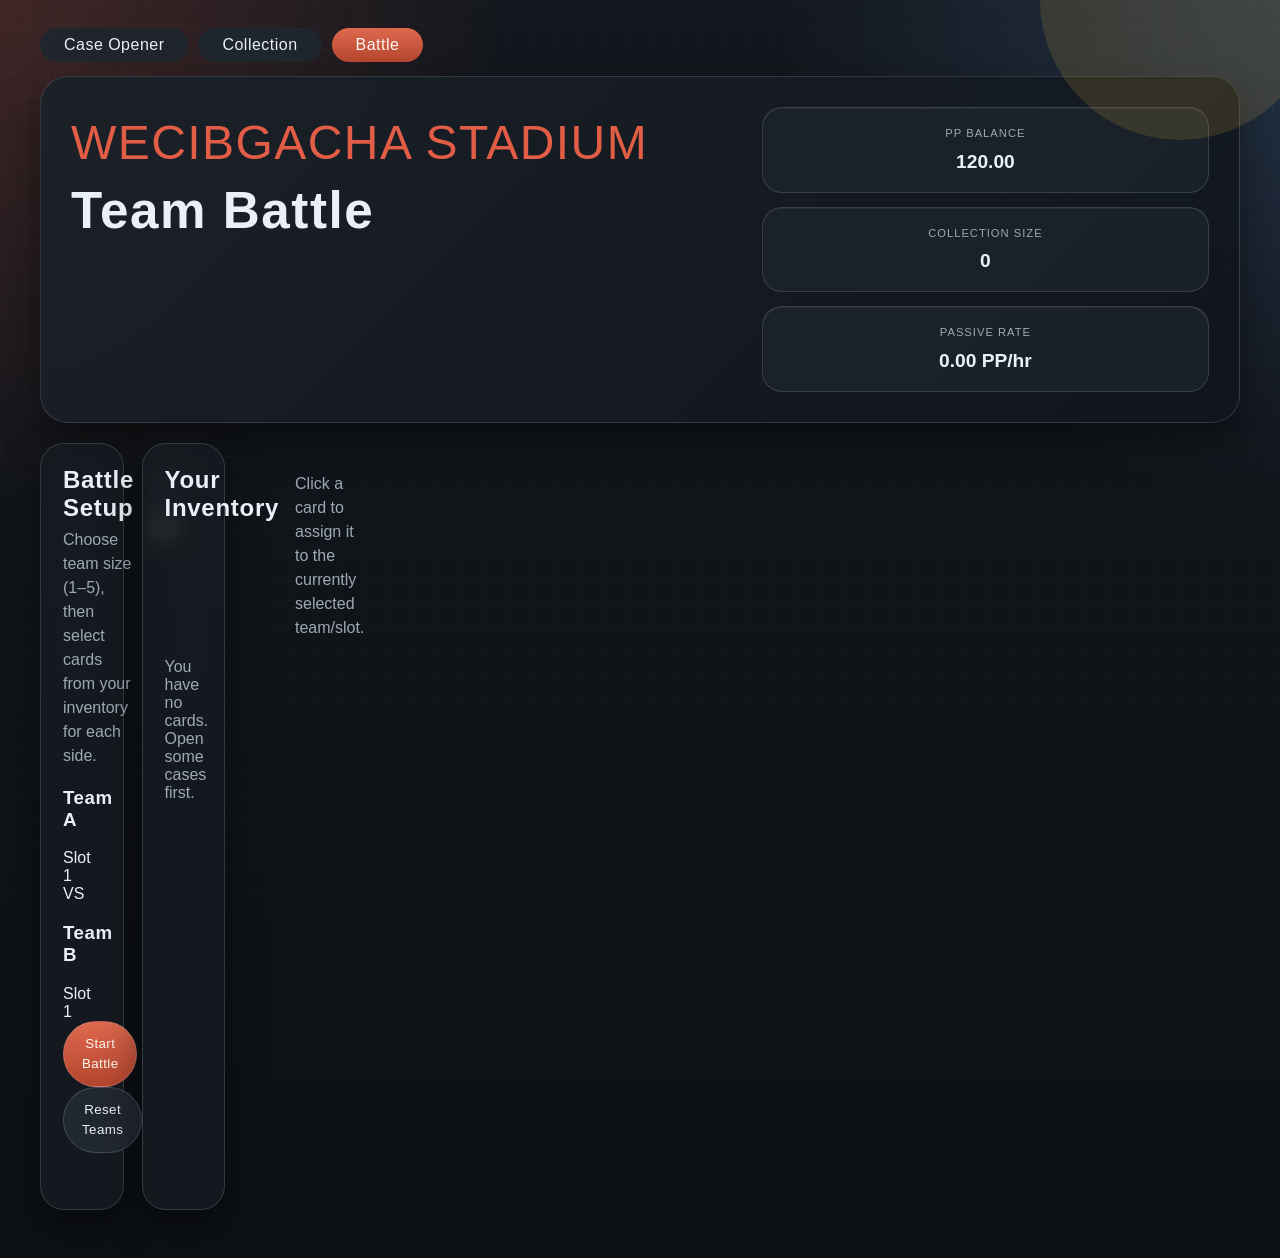
==== battle.html @ 6a1ff1a2 "no" ====
<!DOCTYPE html>
<html lang="en">
<head>
  <meta charset="UTF-8">
  <meta name="viewport" content="width=device-width, initial-scale=1.0">
  <title>WECIB GACHA — Battle</title>
  <link rel="stylesheet" href="style.css">
</head>
<body>
  <div id="app">
    <nav class="top-nav">
      <a class="nav-link" href="index.html">Case Opener</a>
      <a class="nav-link" href="collection.html">Collection</a>
      <a class="nav-link is-active" href="battle.html">Battle</a>
    </nav>

    <header class="hero">
      <div class="hero-copy">
        <p class="eyebrow">WECIBGacha Stadium</p>
        <h1>Team Battle</h1>
      </div>

      <div class="hero-stats">
        <article class="stat-card accent-red">
          <span class="stat-label">PP Balance</span>
          <strong id="balance">120.00</strong>
        </article>
        <article class="stat-card accent-gold">
          <span class="stat-label">Collection Size</span>
          <strong id="inventoryCount">0</strong>
        </article>
        <article class="stat-card accent-blue">
          <span class="stat-label">Passive Rate</span>
          <strong><span id="incomeRate">0.00</span> PP/hr</strong>
        </article>
      </div>
    </header>

    <main class="dashboard">
      <!-- Setup Panel -->
      <section class="panel" id="setupPanel">
        <div class="panel-header">
          <div>
            <h2>Battle Setup</h2>
            <p>Choose team size (1–5), then select cards from your inventory for each side.</p>
          </div>
          <div class="team-size-control">
            <label for="teamSize">Cards per team:</label>
            <select id="teamSize">
              <option value="1" selected>1</option>
              <option value="2">2</option>
              <option value="3">3</option>
              <option value="4">4</option>
              <option value="5">5</option>
            </select>
          </div>
        </div>

        <div class="team-setup">
          <div class="team-side" id="teamASide">
            <h3>Team A</h3>
            <div class="team-slots" id="teamASlots"></div>
          </div>

          <div class="versus-divider">VS</div>

          <div class="team-side" id="teamBSide">
            <h3>Team B</h3>
            <div class="team-slots" id="teamBSlots"></div>
          </div>
        </div>

        <div class="setup-actions">
          <button id="startBattleBtn" class="btn btn-open">Start Battle</button>
          <button id="resetSetupBtn" class="btn btn-secondary">Reset Teams</button>
        </div>

        <p id="setupError" class="status-message" style="color:#e15d45;margin-top:10px;"></p>
      </section>

      <!-- Inventory Panel for Selection -->
      <section class="panel" id="inventoryPanel">
        <div class="panel-header">
          <h2>Your Inventory</h2>
          <p>Click a card to assign it to the currently selected team/slot.</p>
        </div>
        <div id="inventoryEmpty" class="collection-empty" hidden>You have no cards. Open some cases first.</div>
        <div class="battle-inventory-grid" id="battleInventoryGrid"></div>
      </section>

      <!-- Battle Arena -->
      <section class="panel battle-arena" id="battleArena" hidden>
        <div class="panel-header">
          <h2>Battle Arena</h2>
        </div>

        <div class="arena-layout">
          <div class="arena-team" id="arenaTeamA"></div>
          <div class="arena-center">
            <div class="turn-indicator" id="turnIndicator">Team A's Turn</div>
          </div>
          <div class="arena-team" id="arenaTeamB"></div>
        </div>

        <div class="battle-log" id="battleLog"></div>

        <div class="setup-actions">
          <button id="nextTurnBtn" class="btn btn-open">Next Turn</button>
          <button id="autoBattleBtn" class="btn btn-secondary">Auto Battle</button>
          <button id="newBattleBtn" class="btn btn-secondary" hidden>New Battle</button>
        </div>
      </section>
    </main>
  </div>

  <script src="storage.js"></script>
  <script src="battle.js"></script>
</body>
</html>
---- style.css ----
:root {
  --bg: #111418;
  --surface: rgba(22, 27, 33, 0.9);
  --surface-strong: rgba(28, 34, 42, 0.96);
  --ink: #eaf0f7;
  --muted: #9da9b7;
  --line: rgba(183, 200, 219, 0.18);
  --shadow: 0 18px 40px rgba(0, 0, 0, 0.45);
  --red: #e15d45;
  --gold: #d3a841;
  --blue: #68a3f2;
  --freshman-color: #3259a8;
  --sophomore-color: #3b7a2f; 
  --junior-color: #1742b8; 
  --senior-color: #b34d13; 
  --superSenior-color: #d3a841;
}

* {
  box-sizing: border-box;
}

body {
  margin: 0;
  min-height: 100vh;
  color: var(--ink);
  font-family: Verdana, Geneva, sans-serif;
  background:
    radial-gradient(circle at top left, rgba(225, 93, 69, 0.22), transparent 28%),
    radial-gradient(circle at top right, rgba(104, 163, 242, 0.2), transparent 28%),
    linear-gradient(180deg, #13171d 0%, #0d1015 100%);
}

body::before {
  content: '';
  position: fixed;
  inset: 0;
  pointer-events: none;
  background-image: linear-gradient(rgba(234, 240, 247, 0.04) 1px, transparent 1px), linear-gradient(90deg, rgba(234, 240, 247, 0.04) 1px, transparent 1px);
  background-size: 24px 24px;
  opacity: 0.45;
}

#app {
  position: relative;
  width: min(1200px, calc(100% - 32px));
  margin: 0 auto;
  padding: 28px 0 48px;
}

.top-nav {
  display: flex;
  gap: 10px;
  margin-bottom: 14px;
}

.nav-link {
  padding: 10px 16px;
  border: 1px solid rgba(183, 200, 219, 0.2);
  border-radius: 999px;
  color: var(--ink);
  text-decoration: none;
  background: rgba(31, 38, 46, 0.92);
  font-family: Impact, Haettenschweiler, 'Arial Narrow Bold', sans-serif;
  letter-spacing: 0.03em;
}

.nav-link.is-active {
  background: linear-gradient(180deg, #de694e, #b4452e);
  color: #fff7f2;
}

h1,
h2,
h3,
h4,
.eyebrow,
.stat-label,
.btn {
  font-family: Impact, Haettenschweiler, 'Arial Narrow Bold', sans-serif;
  letter-spacing: 0.03em;
}

p,
span,
strong,
button {
  line-height: 1.5;
}

.hero {
  display: grid;
  grid-template-columns: 1.5fr 1fr;
  gap: 20px;
  padding: 30px;
  border: 1px solid var(--line);
  border-radius: 28px;
  background: linear-gradient(135deg, rgba(27, 33, 40, 0.96), rgba(17, 22, 29, 0.98));
  box-shadow: var(--shadow);
  overflow: hidden;
}

.hero::after {
  content: '';
  position: absolute;
  top: -140px;
  right: -80px;
  width: 280px;
  height: 280px;
  border-radius: 50%;
  background: rgba(211, 168, 65, 0.16);
}

.eyebrow {
  margin: 0 0 8px;
  color: var(--red);
  font-size: 3rem;
  text-transform: uppercase;
}

.hero h1 {
  margin: 0;
  font-size: clamp(2.4rem, 4vw, 4.4rem);
  line-height: 0.95;
}

.hero-text {
  max-width: 58ch;
  margin: 16px 0 0;
  color: var(--muted);
}

.hero-stats {
  display: grid;
  gap: 14px;
  align-content: center;
}

.stat-card {
  padding: 18px;
  border-radius: 20px;
  border: 1px solid rgba(183, 200, 219, 0.16);
  background: var(--surface-strong);
  box-shadow: inset 0 1px 0 rgba(255, 255, 255, 0.06);
}

.stat-card strong {
  display: block;
  margin-top: 6px;
  font-size: 1.7rem;
}

.accent-red {
  border-left: 8px solid var(--red);
}

.accent-gold {
  border-left: 8px solid var(--gold);
}

.accent-blue {
  border-left: 8px solid var(--blue);
}

.dashboard {
  display: grid;
  grid-template-columns: repeat(12, minmax(0, 1fr));
  gap: 18px;
  margin-top: 20px;
}

.panel {
  padding: 22px;
  border: 1px solid var(--line);
  border-radius: 24px;
  background: var(--surface);
  box-shadow: var(--shadow);
  backdrop-filter: blur(10px);
}

.case-select,
.opener-section {
  grid-column: span 12;
}

.collection-section {
  grid-column: span 12;
}

.panel-header {
  display: flex;
  justify-content: space-between;
  gap: 16px;
  align-items: flex-start;
  margin-bottom: 18px;
}

.panel-header h2,
.panel-header h3 {
  margin: 0;
}

.panel-header p,
.case-flavor,
.collection-foot,
.status-message,
.tutorial-grid p,
.case-card-copy p,
.card-description,
.collection-empty {
  margin: 6px 0 0;
  color: var(--muted);
}

.split-header {
  align-items: center;
}

.tutorial-grid {
  display: grid;
  grid-template-columns: repeat(3, minmax(0, 1fr));
  gap: 14px;
}

.tutorial-grid article {
  padding: 16px;
  border-radius: 18px;
  background: rgba(36, 44, 54, 0.55);
  border: 1px solid rgba(183, 200, 219, 0.12);
}

.cases {
  display: grid;
  grid-template-columns: repeat(auto-fit, minmax(220px, 1fr));
  gap: 14px;
}

.case-card {
  display: grid;
  gap: 10px;
  padding: 16px;
  text-align: left;
  border: 1px solid rgba(183, 200, 219, 0.18);
  border-radius: 20px;
  background: linear-gradient(180deg, rgba(38, 46, 56, 0.9), rgba(25, 31, 39, 0.94));
  cursor: pointer;
  transition: transform 180ms ease, box-shadow 180ms ease, border-color 180ms ease;
}

.case-card:hover,
.case-card:focus-visible,
.btn:hover,
.btn:focus-visible {
  transform: translateY(-3px);
  box-shadow: 0 14px 24px rgba(0, 0, 0, 0.35);
  border-color: rgba(225, 93, 69, 0.5);
}

.case-icon {
  width: 100%;
  max-width: 220px;
  margin: 0 auto;
  object-fit: contain;
}

.case-card-copy h3,
.display-card h4 {
  margin: 0;
}

.case-card-copy h3,
.display-card h4,
.collection-case,
#selectedCaseName,
#selectedCasePrice,
.item-name,
.won-item-name {
  color: var(--ink);
}

.case-card-meta,
.card-stats,
.collection-card-top,
.selected-case-meta {
  display: flex;
  flex-wrap: wrap;
  gap: 10px;
}

.case-card-meta span,
.card-stats span,
.collection-case,
.copy-count,
.drop-pill {
  padding: 5px 10px;
  border-radius: 999px;
  background: rgba(234, 240, 247, 0.14);
  font-size: 0.82rem;
}

.drop-rates-wrap {
  margin-bottom: 14px;
}

.drop-rates {
  display: flex;
  flex-wrap: wrap;
  gap: 8px;
  margin-top: 10px;
}

.status-message {
  min-height: 24px;
}

.roulette-container {
  position: relative;
  width: 100%;
  height: 140px;
  margin-top: 12px;
  overflow: hidden;
  border-radius: 20px;
  border: 1px solid rgba(183, 200, 219, 0.2);
  background: linear-gradient(180deg, rgba(34, 41, 51, 0.96), rgba(22, 28, 36, 0.96));
}

.roulette-marker {
  position: absolute;
  top: 0;
  left: 50%;
  z-index: 5;
  width: 4px;
  height: 100%;
  transform: translateX(-50%);
  background: #f5a623;
  box-shadow: 0 0 10px rgba(245, 166, 35, 0.28);
}

.roulette-strip {
  display: flex;
  position: absolute;
  top: 0;
  left: 0;
  height: 100%;
}

.roulette-item {
  flex-shrink: 0;
  width: 140px;
  min-width: 140px;
  height: 100%;
  display: flex;
  flex-direction: column;
  align-items: center;
  justify-content: center;
  padding: 8px;
  text-align: center;
  position: relative;
}

.roulette-item .item-template {
  display: none;
  width: 100%;
  height: 100%;
  object-fit: contain;
}

.roulette-item .item-card-img {
  display: none;
  position: absolute;
  top: 50%;
  left: 50%;
  transform: translate(-50%, -50%);
  width: 55%;
  height: 55%;
  object-fit: contain;
  pointer-events: none;
  z-index: 3;
}

.roulette-strip.spinning .roulette-item .item-icon,
.roulette-strip.spinning .roulette-item .item-name {
  display: none;
}

.roulette-strip.spinning .roulette-item .item-template {
  display: block;
}

.roulette-strip.spinning .roulette-item .item-card-img {
  display: block;
}

.display-card {
  display: grid;
  grid-template-columns: 74px 1fr;
  gap: 14px;
  align-items: start;
  padding: 14px;
  border-radius: 18px;
  border: 1px solid rgba(183, 200, 219, 0.18);
  min-height: 124px;
}

.display-card.compact {
  grid-template-columns: 54px 1fr;
  gap: 10px;
  min-height: 100px;
  padding: 10px;
}

.card-badge {
  display: grid;
  place-items: center;
  width: 74px;
  height: 74px;
  border-radius: 20px;
  background: rgba(20, 26, 33, 0.82);
  border: 1px solid rgba(183, 200, 219, 0.16);
  box-shadow: inset 0 1px 0 rgba(255, 255, 255, 0.08);
}

.display-card.compact .card-badge {
  width: 54px;
  height: 54px;
  border-radius: 16px;
}

.item-icon {
  display: grid;
  place-items: center;
  width: 72px;
  height: 72px;
  border-radius: 18px;
  margin-bottom: 6px;
  border: 1px solid rgba(183, 200, 219, 0.16);
  background: rgba(20, 26, 33, 0.82);
  box-shadow: inset 0 1px 0 rgba(255, 255, 255, 0.08);
  font-family: Impact, Haettenschweiler, 'Arial Narrow Bold', sans-serif;
  font-size: 1.3rem;
}

.item-icon-large {
  width: 94px;
  height: 94px;
  margin: 8px auto 10px;
  font-size: 1.8rem;
}

.card-badge span {
  font-family: Impact, Haettenschweiler, 'Arial Narrow Bold', sans-serif;
  font-size: 1.4rem;
}

.display-card.compact .card-badge span {
  font-size: 1.1rem;
}

.card-rarity {
  margin: 0 0 4px;
  text-transform: uppercase;
  font-size: 0.72rem;
  letter-spacing: 0.08em;
}

.card-description,
.won-item-description {
  font-size: 0.88rem;
}

.item-name {
  font-size: 0.7rem;
  font-weight: bold;
  line-height: 1.2;
  max-width: 120px;
  overflow: hidden;
  text-overflow: ellipsis;
  white-space: nowrap;
}

.won-item-card {
  padding: 18px;
  border: 1px solid rgba(183, 200, 219, 0.18);
  text-align: center;
}

.won-rarity,
.won-item-meta,
.won-item-stats {
  font-size: 0.82rem;
}

.won-item-name {
  max-width: none;
  font-size: 1.1rem;
  white-space: normal;
}

.controls {
  display: flex;
  gap: 12px;
  margin-top: 16px;
}

.btn {
  padding: 12px 18px;
  border: 1px solid rgba(183, 200, 219, 0.22);
  border-radius: 999px;
  cursor: pointer;
  transition: transform 180ms ease, box-shadow 180ms ease, border-color 180ms ease;
}

.btn:disabled {
  opacity: 0.6;
  cursor: not-allowed;
  transform: none;
  box-shadow: none;
}

.btn-open {
  background: linear-gradient(180deg, #de694e, #b4452e);
  color: #fff8f0;
}

.btn-back,
.btn-secondary {
  background: rgba(35, 42, 51, 0.92);
  color: var(--ink);
}

.won-item {
  margin-top: 20px;
  animation: result-pop 320ms ease;
}

.won-item h3 {
  margin: 0 0 10px;
}

.won-item-card,
.collection-card {
  border-radius: 22px;
  overflow: hidden;
}

.collection-grid {
  display: grid;
  grid-template-columns: repeat(auto-fill, minmax(234px, 1fr));
  gap: 14px;
}

.collection-card {
  position: relative;
  display: block;
  background: transparent;
  border: none;
  padding: 0;
  cursor: pointer;
}

.collection-card:hover .card-overlay,
.collection-card:focus-within .card-overlay {
  opacity: 1;
}

.card-overlay {
  position: absolute;
  inset: 0;
  border-radius: 6%;
  background: rgba(0, 0, 0, 0.62);
  display: flex;
  flex-direction: column;
  align-items: center;
  justify-content: center;
  gap: 10px;
  opacity: 0;
  transition: opacity 180ms ease;
}

.card-overlay .copy-count {
  font-size: 1.3rem;
  font-weight: bold;
  color: #fff;
  background: rgba(255,255,255,0.15);
}

.card-overlay .collection-buttons {
  display: flex;
  flex-direction: column;
  gap: 6px;
  width: 80%;
}

.card-overlay .btn {
  padding: 8px 10px;
  font-size: 0.78rem;
  width: 100%;
}

.tcg-card {
  position: relative;
  width: 100%;
  aspect-ratio: 5 / 7;
  border-radius: 6%;
  overflow: hidden;
  container-type: inline-size;
}

.tcg-template {
  position: absolute;
  inset: 0;
  width: 100%;
  height: 100%;
  object-fit: fill;
  display: block;
}

.tcg-art-area {
  position: absolute;
  top: 10%;
  left: 7%;
  right: 7%;
  height: 54%;
  display: flex;
  align-items: center;
  justify-content: center;
}

.tcg-art-initials {
  font-family: Impact, Haettenschweiler, 'Arial Narrow Bold', sans-serif;
  font-size: 18cqi;
  color: rgba(255, 255, 255, 0.55);
  text-shadow: 0 2px 10px rgba(0, 0, 0, 0.6);
  line-height: 1;
}

.tcg-text-area {
  position: absolute;
  top: 70%;
  left: 10%;
  right: 10%;
  bottom: 10%;
  display: flex;
  flex-direction: column;
  justify-content: center;
  gap: 2px;
  overflow: hidden;
}

.tcg-name {
  margin: 0;
  font-size: 7cqi;
  color: #111;
  line-height: 1.2;
  white-space: nowrap;
  overflow: hidden;
  text-overflow: ellipsis;
  font-weight: bold;
}

.tcg-desc {
  margin: 0;
  font-size: 5.5cqi;
  color: #333;
  line-height: 1.25;
  display: -webkit-box;
  -webkit-line-clamp: 2;
  -webkit-box-orient: vertical;
  overflow: hidden;
}

.tcg-stats {
  font-size: 5.5cqi;
  color: #222;
  font-weight: bold;
  margin-top: 2px;
}

.collection-card-meta {
  display: flex;
  flex-direction: column;
  gap: 6px;
}

.collection-card-top {
  justify-content: space-between;
  margin-bottom: 0;
}

.collection-foot {
  font-size: 0.78rem;
}

.collection-actions {
  margin-top: 10px;
}

.sell-value {
  margin: 0;
  font-size: 0.82rem;
  color: var(--muted);
}

.collection-buttons {
  display: flex;
  gap: 8px;
  margin-top: 8px;
}

.btn-sell-one,
.btn-sell-all {
  flex: 1;
  padding: 10px 12px;
  font-size: 0.78rem;
}

.rarity-freshman {
  background: linear-gradient(180deg, #233046, #1c2738);
}

.rarity-sophomore {
  background: linear-gradient(180deg, #1f3a2d, #182f24);
}

.rarity-junior {
  background: linear-gradient(180deg, #24395d, #1d2f4f);
}

.rarity-senior {
  background: linear-gradient(180deg, #4d3322, #3f2a1d);
}

.rarity-superSenior {
  background: linear-gradient(180deg, #574621, #473919);
}

.rarity-freshman .card-rarity,
.rarity-freshman .card-badge span {
  color: #3259a8;
}

.rarity-sophomore .card-rarity,
.rarity-sophomore .card-badge span {
  color: #3b7a2f;
}

.rarity-junior .card-rarity,
.rarity-junior .card-badge span {
  color: #1742b8;
}

.rarity-senior .card-rarity,
.rarity-senior .card-badge span {
  color: #b34d13;
}

.rarity-superSenior .card-rarity,
.rarity-superSenior .card-badge span,
.rarity-superSenior .item-icon {
  color: #8b5e00;
}

.rarity-freshman .item-name,
.rarity-freshman .won-rarity,
.rarity-freshman .won-item-name {
  color: #3259a8;
}

.rarity-sophomore .item-name,
.rarity-sophomore .won-rarity,
.rarity-sophomore .won-item-name {
  color: #3b7a2f;
}

.rarity-junior .item-name,
.rarity-junior .won-rarity,
.rarity-junior .won-item-name {
  color: #1742b8;
}

.rarity-senior .item-name,
.rarity-senior .won-rarity,
.rarity-senior .won-item-name {
  color: #b34d13;
}

.rarity-superSenior .item-name,
.rarity-superSenior .won-rarity,
.rarity-superSenior .won-item-name {
  color: #8b5e00;
}

@keyframes result-pop {
  from {
    opacity: 0;
    transform: translateY(10px) scale(0.98);
  }

  to {
    opacity: 1;
    transform: translateY(0) scale(1);
  }
}

@media (max-width: 980px) {
  .hero,
  .dashboard {
    grid-template-columns: 1fr;
  }

  .case-select,
  .opener-section,
  .collection-section,
  .tutorial-panel {
    grid-column: span 1;
  }

  .tutorial-grid {
    grid-template-columns: 1fr;
  }
}

@media (max-width: 640px) {
  #app {
    width: min(100% - 20px, 1200px);
    padding-top: 18px;
  }

  .hero,
  .panel {
    padding: 18px;
    border-radius: 20px;
  }

  .controls,
  .panel-header,
  .split-header {
    flex-direction: column;
    align-items: stretch;
  }

  .collection-buttons {
    flex-direction: column;
  }

  .roulette-container {
    height: 140px;
  }

  .display-card,
  .display-card.compact {
    grid-template-columns: 56px 1fr;
  }

  .card-badge,
  .display-card.compact .card-badge {
    width: 56px;
    height: 56px;
  }
}

/* Centered Navigation */
.nav-container {
    display: flex;
    justify-content: center;
    margin-bottom: 2rem;
}

.nav-pill {
    background: var(--surface-strong);
    padding: 6px;
    border-radius: 999px;
    border: 1px solid var(--line);
    display: flex;
    gap: 5px;
}

.nav-link {
    padding: 8px 24px;
    border: none; /* Removed individual borders */
    border-radius: 999px;
    transition: all 0.2s ease;
}

/* Hero Grid Layout */
.hero-grid {
    display: grid;
    grid-template-columns: 1.4fr 1fr;
    gap: 20px;
    margin-bottom: 20px;
}

.glass-card {
    background: linear-gradient(145deg, rgba(30, 30, 34, 0.9), rgba(22, 22, 25, 0.95));
    border: 1px solid var(--line);
    backdrop-filter: blur(12px);
    border-radius: 28px;
    padding: 30px;
}

.hero-banner {
    display: flex;
    flex-direction: column;
    justify-content: center;
}

/* Stats Styling */
.stats-column {
    display: flex;
    flex-direction: column;
    gap: 15px;
}

.mini-stats-grid {
    display: grid;
    grid-template-columns: repeat(3, 1fr);
    gap: 10px;
}

.stat-card {
    background: var(--surface-strong);
    padding: 15px;
    border-radius: 20px;
    text-align: center;
    border: 1px solid var(--line);
}

.stat-card strong {
    font-size: 1.2rem;
    display: block;
}

.stat-label {
    font-size: 0.7rem;
    color: var(--muted);
    text-transform: uppercase;
    letter-spacing: 1px;
}

/* Pie Chart CSS */
.chart-container {
    display: flex;
    justify-content: center;
    margin: 15px 0;
}

.doughnut-chart {
    width: 100px;
    height: 100px;
    border-radius: 50%;
    position: relative;
    /* Gradient handled by JS */
}

.doughnut-chart::after {
    content: "";
    position: absolute;
    inset: 20px;
    background: #1c1c1f;
    border-radius: 50%;
}

/* Search & Filters */
.search-controls {
    display: flex;
    flex-wrap: wrap;
    align-items: center;
    justify-content: space-between;
    gap: 20px;
}

.controls-group {
    display: flex;
    gap: 10px;
    flex-wrap: wrap;
}

.search-wrapper input, .filter-select {
    background: var(--surface-strong);
    border: 1px solid var(--line);
    color: var(--ink);
    padding: 8px 15px;
    border-radius: 10px;
    font-size: 0.9rem;
}

/* Rarity Legend */
.rarity-legend {
    display: flex;
    flex-wrap: wrap;
    justify-content: center;
    gap: 10px;
    font-size: 0.65rem;
    color: var(--muted);
}

.legend-item {
    display: flex;
    align-items: center;
    gap: 4px;
}

.dot {
    width: 8px;
    height: 8px;
    border-radius: 50%;
}

/* Responsive */
@media (max-width: 900px) {
    .hero-grid { grid-template-columns: 1fr; }
}

/* Layout for Header Content */
.search-controls {
  display: flex;
  justify-content: space-between;
  align-items: center;
  gap: 20px;
  width: 100%;
}

.search-section-left {
  display: flex;
  align-items: center;
  gap: 24px; /* Space between "Collection" title and Search bar */
  flex-grow: 1;
}

.search-wrapper {
  flex-grow: 1;
  max-width: 400px;
}

.search-wrapper input {
  width: 100%;
  background: rgba(255, 255, 255, 0.05);
  border: 1px solid var(--line);
  padding: 10px 16px;
  border-radius: 12px;
  color: var(--ink);
  outline: none;
}

.search-wrapper input:focus {
  border-color: var(--blue);
}

.controls-group {
  display: flex;
  gap: 12px;
  flex-shrink: 0;
}

.filter-select {
  background: var(--surface-strong);
  border: 1px solid var(--line);
  color: var(--ink);
  padding: 8px 12px;
  border-radius: 10px;
  cursor: pointer;
}

.doughnut-chart {
  width: 120px;
  height: 120px;
  border-radius: 50%;
  position: relative;
  /* Outer glow to make it pop */
  box-shadow: 0 0 25px rgba(0, 0, 0, 0.5), 0 0 15px rgba(255, 255, 255, 0.03);
  transition: transform 0.3s ease;
}

.doughnut-chart:hover {
  transform: scale(1.05);
}

.doughnut-chart::after {
  content: "";
  position: absolute;
  inset: 22px; /* Slightly thicker doughnut */
  background: #1c1c1f;
  border-radius: 50%;
  /* Inner shadow for depth */
  box-shadow: inset 0 0 12px rgba(0, 0, 0, 0.8), 0 0 5px rgba(255, 255, 255, 0.02);
}
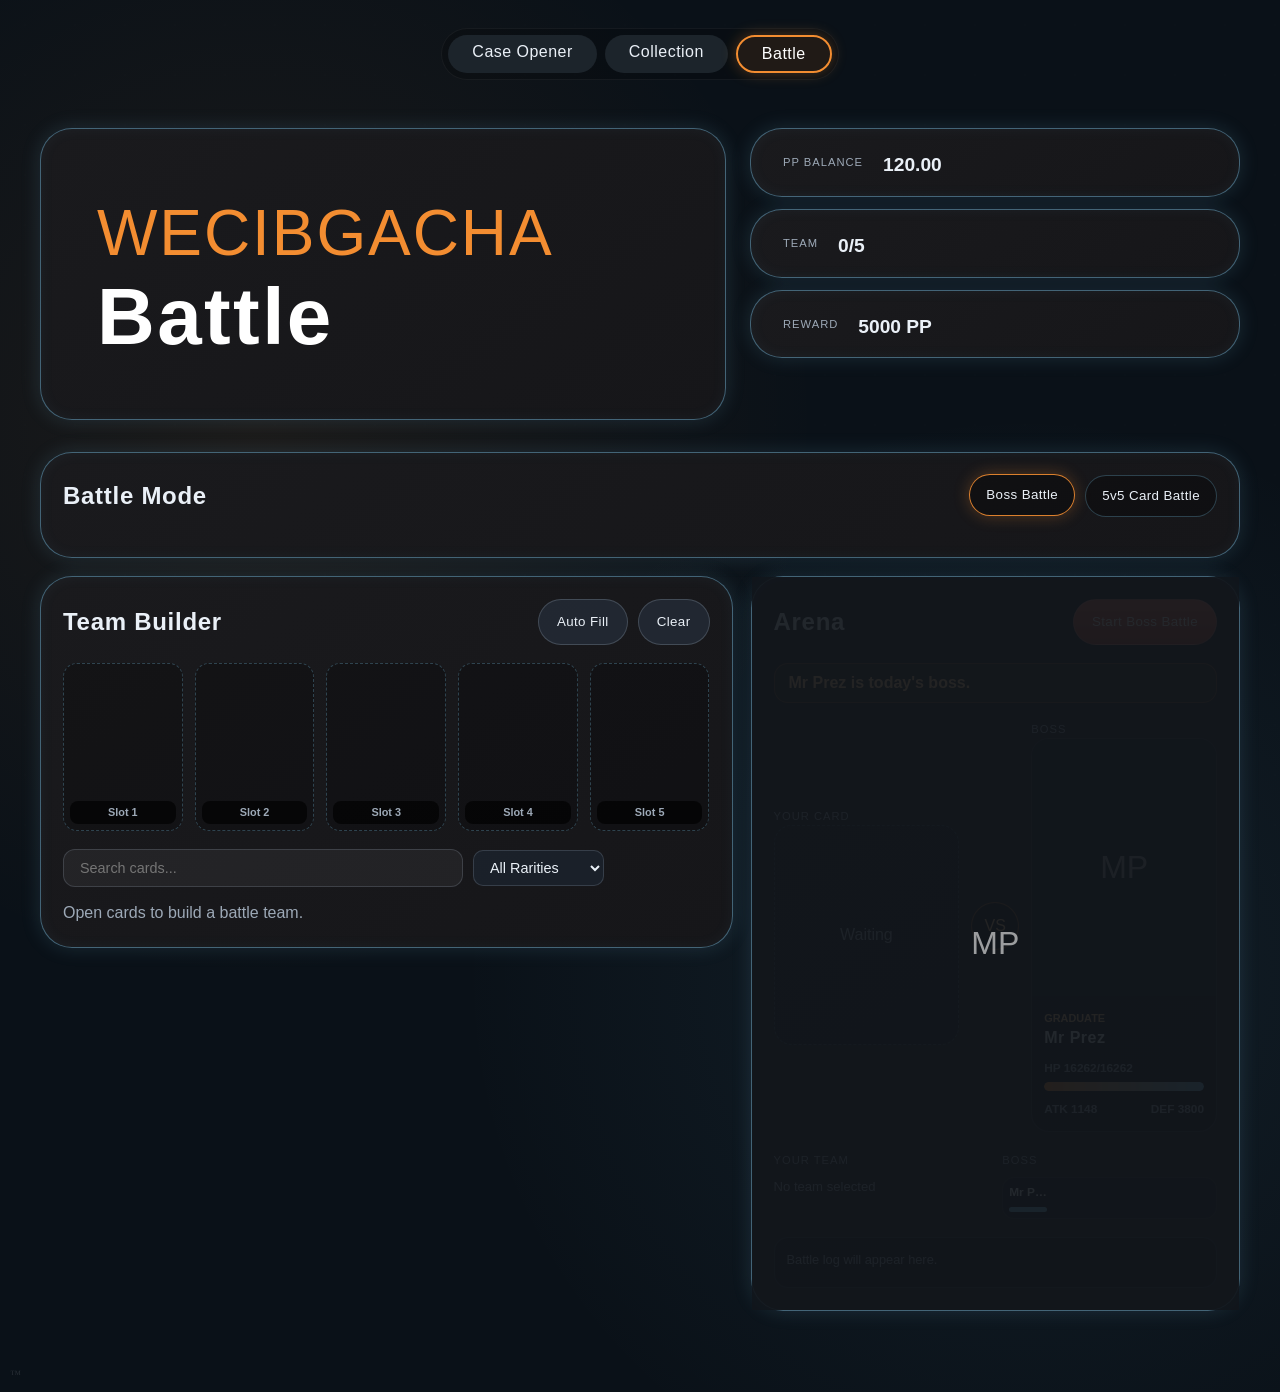
==== commit 834d69c3: "battle system and images added and fixeD" ====
--- a/battle.html
+++ b/battle.html
@@ -3,118 +3,122 @@
 <head>
   <meta charset="UTF-8">
   <meta name="viewport" content="width=device-width, initial-scale=1.0">
-  <title>WECIB GACHA — Battle</title>
+  <title>WECIB GACHA Battle</title>
   <link rel="stylesheet" href="style.css">
 </head>
 <body>
   <div id="app">
-    <nav class="top-nav">
-      <a class="nav-link" href="index.html">Case Opener</a>
-      <a class="nav-link" href="collection.html">Collection</a>
-      <a class="nav-link is-active" href="battle.html">Battle</a>
+    <nav class="nav-container">
+      <div class="nav-pill">
+        <a class="nav-link" href="index.html">Case Opener</a>
+        <a class="nav-link" href="collection.html">Collection</a>
+        <a class="nav-link is-active" href="battle.html">Battle</a>
+      </div>
     </nav>
 
-    <header class="hero">
-      <div class="hero-copy">
-        <p class="eyebrow">WECIBGacha Stadium</p>
-        <h1>Team Battle</h1>
-      </div>
+    <header class="hero-grid battle-hero-grid">
+      <section class="hero-banner battle-hero glow-cyan">
+        <p class="eyebrow">WECIBGacha</p>
+        <h1>Battle</h1>
+      </section>
 
-      <div class="hero-stats">
-        <article class="stat-card accent-red">
+      <div class="stats-column">
+        <article class="stat-card glow-cyan">
           <span class="stat-label">PP Balance</span>
-          <strong id="balance">120.00</strong>
+          <strong id="balance">0.00</strong>
         </article>
-        <article class="stat-card accent-gold">
-          <span class="stat-label">Collection Size</span>
-          <strong id="inventoryCount">0</strong>
+        <article class="stat-card glow-cyan">
+          <span class="stat-label">Team</span>
+          <strong><span id="teamCount">0</span>/5</strong>
         </article>
-        <article class="stat-card accent-blue">
-          <span class="stat-label">Passive Rate</span>
-          <strong><span id="incomeRate">0.00</span> PP/hr</strong>
+        <article class="stat-card glow-cyan">
+          <span class="stat-label">Reward</span>
+          <strong id="rewardLabel">5000 PP</strong>
         </article>
       </div>
     </header>
 
-    <main class="dashboard">
-      <!-- Setup Panel -->
-      <section class="panel" id="setupPanel">
-        <div class="panel-header">
+    <main class="dashboard battle-dashboard">
+      <section class="panel battle-mode-panel glow-cyan">
+        <div class="panel-header battle-panel-header">
           <div>
-            <h2>Battle Setup</h2>
-            <p>Choose team size (1–5), then select cards from your inventory for each side.</p>
+            <h2>Battle Mode</h2>
           </div>
-          <div class="team-size-control">
-            <label for="teamSize">Cards per team:</label>
-            <select id="teamSize">
-              <option value="1" selected>1</option>
-              <option value="2">2</option>
-              <option value="3">3</option>
-              <option value="4">4</option>
-              <option value="5">5</option>
-            </select>
+          <div class="battle-mode-toggle" role="group" aria-label="Battle mode">
+            <button class="battle-mode-btn is-active" type="button" data-mode="boss">Boss Battle</button>
+            <button class="battle-mode-btn" type="button" data-mode="deck">5v5 Card Battle</button>
+          </div>
+        </div>
+      </section>
+
+      <section class="panel battle-builder glow-cyan">
+        <div class="panel-header battle-panel-header">
+          <div>
+            <h2>Team Builder</h2>
+          </div>
+          <div class="battle-actions">
+            <button id="autoTeamBtn" class="btn btn-secondary" type="button">Auto Fill</button>
+            <button id="clearTeamBtn" class="btn btn-secondary" type="button">Clear</button>
           </div>
         </div>
 
-        <div class="team-setup">
-          <div class="team-side" id="teamASide">
-            <h3>Team A</h3>
-            <div class="team-slots" id="teamASlots"></div>
+        <div class="battle-team-slots" id="teamSlots"></div>
+
+        <div class="battle-filters">
+          <div class="search-wrapper">
+            <input type="text" id="battleSearchInput" placeholder="Search cards...">
           </div>
+          <select id="battleRarityFilter" class="filter-select">
+            <option value="all">All Rarities</option>
+            <option value="freshman">Freshman</option>
+            <option value="sophomore">Sophomore</option>
+            <option value="junior">Junior</option>
+            <option value="senior">Senior</option>
+            <option value="superSenior">Super-Senior</option>
+            <option value="graduated">Graduate</option>
+          </select>
+        </div>
 
-          <div class="versus-divider">VS</div>
+        <p class="collection-empty" id="battleEmpty">Open cards to build a battle team.</p>
+        <div class="battle-card-grid" id="battleCardGrid"></div>
+      </section>
 
-          <div class="team-side" id="teamBSide">
-            <h3>Team B</h3>
-            <div class="team-slots" id="teamBSlots"></div>
+      <section class="panel battle-arena glow-cyan">
+        <div class="panel-header battle-panel-header">
+          <div>
+            <h2>Arena</h2>
+          </div>
+          <div class="battle-actions">
+            <button id="startBattleBtn" class="btn btn-open" type="button">Start Battle</button>
           </div>
         </div>
 
-        <div class="setup-actions">
-          <button id="startBattleBtn" class="btn btn-open">Start Battle</button>
-          <button id="resetSetupBtn" class="btn btn-secondary">Reset Teams</button>
+        <div class="battle-status" id="battleStatus">Choose cards, then start a battle.</div>
+
+        <div class="battle-field">
+          <article class="battle-combatant" id="playerCombatant"></article>
+          <div class="battle-versus">VS</div>
+          <article class="battle-combatant" id="enemyCombatant"></article>
         </div>
 
-        <p id="setupError" class="status-message" style="color:#e15d45;margin-top:10px;"></p>
-      </section>
-
-      <!-- Inventory Panel for Selection -->
-      <section class="panel" id="inventoryPanel">
-        <div class="panel-header">
-          <h2>Your Inventory</h2>
-          <p>Click a card to assign it to the currently selected team/slot.</p>
-        </div>
-        <div id="inventoryEmpty" class="collection-empty" hidden>You have no cards. Open some cases first.</div>
-        <div class="battle-inventory-grid" id="battleInventoryGrid"></div>
-      </section>
-
-      <!-- Battle Arena -->
-      <section class="panel battle-arena" id="battleArena" hidden>
-        <div class="panel-header">
-          <h2>Battle Arena</h2>
-        </div>
-
-        <div class="arena-layout">
-          <div class="arena-team" id="arenaTeamA"></div>
-          <div class="arena-center">
-            <div class="turn-indicator" id="turnIndicator">Team A's Turn</div>
+        <div class="battle-benches">
+          <div>
+            <span class="stat-label">Your Team</span>
+            <div class="battle-bench" id="playerBench"></div>
           </div>
-          <div class="arena-team" id="arenaTeamB"></div>
+          <div>
+            <span class="stat-label" id="enemyBenchLabel">Opponent</span>
+            <div class="battle-bench" id="enemyBench"></div>
+          </div>
         </div>
 
         <div class="battle-log" id="battleLog"></div>
-
-        <div class="setup-actions">
-          <button id="nextTurnBtn" class="btn btn-open">Next Turn</button>
-          <button id="autoBattleBtn" class="btn btn-secondary">Auto Battle</button>
-          <button id="newBattleBtn" class="btn btn-secondary" hidden>New Battle</button>
-        </div>
       </section>
     </main>
   </div>
 
+  <button id="trademarkBonus" class="trademark-bonus" type="button" aria-label="Trademark bonus trigger">&trade;</button>
   <script src="storage.js"></script>
   <script src="battle.js"></script>
 </body>
 </html>
-
--- a/style.css
+++ b/style.css
@@ -14,6 +14,7 @@
   --junior-color: #1742b8; 
   --senior-color: #b34d13; 
   --superSenior-color: #d3a841;
+  --graduate-color: #643572;
 }
 
 * {
@@ -39,6 +40,30 @@
   background-image: linear-gradient(rgba(234, 240, 247, 0.04) 1px, transparent 1px), linear-gradient(90deg, rgba(234, 240, 247, 0.04) 1px, transparent 1px);
   background-size: 24px 24px;
   opacity: 0.45;
+}
+
+.trademark-bonus {
+  display: block;
+  margin: 10px 0 12px 10px;
+  padding: 0;
+  width: auto;
+  height: auto;
+  border: none;
+  background: transparent;
+  color: rgba(234, 240, 247, 0.28);
+  font-family: Georgia, 'Times New Roman', serif;
+  font-size: 0.7rem;
+  line-height: 1;
+  cursor: pointer;
+  box-shadow: none;
+  opacity: 0.45;
+}
+
+.trademark-bonus:hover,
+.trademark-bonus:focus-visible {
+  color: rgba(234, 240, 247, 0.46);
+  opacity: 0.7;
+  outline: none;
 }
 
 #app {
@@ -316,7 +341,7 @@
 .roulette-container {
   position: relative;
   width: 100%;
-  height: 140px;
+  height: 176px;
   margin-top: 12px;
   overflow: hidden;
   border-radius: 20px;
@@ -346,8 +371,8 @@
 
 .roulette-item {
   flex-shrink: 0;
-  width: 140px;
-  min-width: 140px;
+  width: 176px;
+  min-width: 176px;
   height: 100%;
   display: flex;
   flex-direction: column;
@@ -371,23 +396,27 @@
   top: 50%;
   left: 50%;
   transform: translate(-50%, -50%);
-  width: 55%;
-  height: 55%;
+  width: 72%;
+  height: 72%;
   object-fit: contain;
   pointer-events: none;
   z-index: 3;
 }
 
 .roulette-strip.spinning .roulette-item .item-icon,
-.roulette-strip.spinning .roulette-item .item-name {
+.roulette-strip.spinning .roulette-item .item-name,
+.roulette-strip.revealed .roulette-item .item-icon,
+.roulette-strip.revealed .roulette-item .item-name {
   display: none;
 }
 
-.roulette-strip.spinning .roulette-item .item-template {
+.roulette-strip.spinning .roulette-item .item-template,
+.roulette-strip.revealed .roulette-item .item-template {
   display: block;
 }
 
-.roulette-strip.spinning .roulette-item .item-card-img {
+.roulette-strip.spinning .roulette-item .item-card-img,
+.roulette-strip.revealed .roulette-item .item-card-img {
   display: block;
 }
 
@@ -482,6 +511,31 @@
   padding: 18px;
   border: 1px solid rgba(183, 200, 219, 0.18);
   text-align: center;
+}
+
+.won-card-art-wrap {
+  display: grid;
+  place-items: center;
+  width: min(240px, 100%);
+  margin: 10px auto 14px;
+}
+
+.won-card-img {
+  display: block;
+  width: 100%;
+  max-height: 340px;
+  object-fit: contain;
+}
+
+.won-card-fallback {
+  place-items: center;
+  width: 160px;
+  height: 220px;
+  border-radius: 16px;
+  border: 1px solid rgba(183, 200, 219, 0.22);
+  background: rgba(20, 26, 33, 0.82);
+  font-family: Impact, Haettenschweiler, 'Arial Narrow Bold', sans-serif;
+  font-size: 2rem;
 }
 
 .won-rarity,
@@ -606,6 +660,23 @@
   container-type: inline-size;
 }
 
+.tcg-art-img {
+  position: absolute;
+  inset: 0;
+  width: 100%;
+  height: 100%;
+  object-fit: cover;
+  display: block;
+}
+
+.tcg-art-fallback {
+  position: absolute;
+  inset: 0;
+  display: grid;
+  place-items: center;
+  background: rgba(18, 22, 28, 0.92);
+}
+
 .tcg-template {
   position: absolute;
   inset: 0;
@@ -1083,4 +1154,716 @@
   border-radius: 50%;
   /* Inner shadow for depth */
   box-shadow: inset 0 0 12px rgba(0, 0, 0, 0.8), 0 0 5px rgba(255, 255, 255, 0.02);
-}+}
+/* Futuristic Background & Grid */
+body {
+    background-color: #0a1118;
+    background-image: 
+        radial-gradient(circle at 20% 30%, rgba(243, 141, 49, 0.08) 0%, transparent 40%),
+        radial-gradient(circle at 80% 70%, rgba(120, 194, 230, 0.08) 0%, transparent 40%);
+    position: relative;
+}
+
+body::before {
+    content: '';
+    position: fixed;
+    inset: 0;
+    background-image: radial-gradient(circle, rgba(255,255,255,0.02) 1px, transparent 1px);
+    background-size: 50px 50px;
+    z-index: -1;
+}
+
+/* Centered Nav Styling */
+.nav-container {
+    display: flex;
+    justify-content: center;
+    margin-bottom: 3rem;
+}
+
+.nav-pill {
+    background: rgba(0, 0, 0, 0.2);
+    padding: 6px;
+    border-radius: 999px;
+    border: 1px solid rgba(255, 255, 255, 0.05);
+    display: flex;
+    gap: 8px;
+}
+
+.nav-link.is-active {
+    background: rgba(243, 141, 49, 0.1);
+    border: 2px solid #f38d31;
+    color: white;
+    box-shadow: 0 0 15px rgba(243, 141, 49, 0.3);
+}
+
+
+.glow-cyan {
+    background: linear-gradient(145deg, #1a1a1d, #111114) !important;
+    border: 1.5px solid rgba(120, 194, 230, 0.45) !important;
+    box-shadow: 
+        0 0 20px rgba(120, 194, 230, 0.15), 
+        inset 0 0 15px rgba(120, 194, 230, 0.05);
+    border-radius: 2rem;
+}
+
+/* --- 2. Hero Grid Fix (Stretch to kill the gap) --- */
+.hero-grid {
+    display: grid;
+    grid-template-columns: 1.4fr 1fr;
+    gap: 24px;
+    align-items: stretch; /* This forces the stats column to match the hero height */
+    margin-bottom: 2rem;
+}
+
+.hero-banner {
+    padding: 3rem;
+    display: flex;
+    flex-direction: column;
+    justify-content: center;
+    position: relative;
+    overflow: hidden;
+}
+
+.hero-banner h1 {
+    font-size: 5rem;
+    color: white;
+    margin: 0;
+}
+
+.hero-banner .eyebrow {
+    color: #f38d31; /* Keeping that signature orange */
+    font-size: 4rem;
+    margin-bottom: -10px;
+}
+
+/* Stats Pill Styling */
+.stats-column {
+    display: flex;
+    flex-direction: column;
+    gap: 12px;
+}
+
+.stat-card {
+    display: flex;
+    align-items: center;
+    gap: 20px;
+    padding: 1rem 2rem;
+}
+
+.stat-icon-wrap {
+    width: 45px;
+    height: 45px;
+    border: 2px solid rgba(255,255,255,0.3);
+    border-radius: 50%;
+    display: flex;
+    align-items: center;
+    justify-content: center;
+    color: rgba(120, 194, 230, 0.9);
+    font-weight: bold;
+}
+
+/* Cases Grid & Opener Styling */
+.cases-grid {
+    display: grid;
+    grid-template-columns: repeat(auto-fit, minmax(240px, 1fr));
+    gap: 20px;
+    padding: 10px;
+}
+
+.centered-controls {
+    display: flex;
+    justify-content: center;
+    gap: 15px;
+    margin: 2rem 0;
+}
+
+.opener-header {
+    text-align: center;
+    margin-bottom: 2rem;
+}
+
+.price-pill {
+    display: inline-block;
+    background: rgba(0,0,0,0.3);
+    border: 1px solid rgba(243, 141, 49, 0.5);
+    padding: 4px 20px;
+    border-radius: 999px;
+    color: #f38d31;
+    font-weight: bold;
+    margin-top: 10px;
+}
+
+/* Responsive Fix */
+@media (max-width: 1024px) {
+    .hero-grid { grid-template-columns: 1fr; }
+    .hero-banner h1 { font-size: 3.5rem; }
+}
+
+/* The "Dark Brown" Background Utility */
+.glow-cyan {
+    background: linear-gradient(145deg, #1a1a1d, #161619) !important;
+    border-radius: 2rem;
+    position: relative;
+}
+
+
+
+.rarity-stats-card {
+    flex-grow: 1; 
+    display: flex;
+    flex-direction: column;
+    justify-content: center;
+    padding: 24px;
+}
+
+/* Enhance the Blue Glow (Cyan) */
+.glow-cyan {
+    border: 1.5px solid rgba(120, 194, 230, 0.4);
+    box-shadow: 
+        0 0 20px rgba(120, 194, 230, 0.15), 
+        inset 0 0 15px rgba(120, 194, 230, 0.05);
+}
+
+/* Ensure the Hero Banner is a proper pill/bubble */
+.hero-banner {
+    padding: 3.5rem;
+    display: flex;
+    flex-direction: column;
+    justify-content: center;
+}
+
+/* Centering the Legend better under the chart */
+.rarity-legend {
+    margin-top: auto; /* Pushes legend to bottom of card */
+    padding-top: 20px;
+    display: flex;
+    flex-wrap: wrap;
+    justify-content: center;
+    gap: 12px;
+}
+
+/* Individual Case Card Styling */
+.case-card.glow-cyan {
+    transition: all 0.3s cubic-bezier(0.4, 0, 0.2, 1) !important;
+    text-align: left;
+    cursor: pointer;
+}
+
+/* The Hover Effect: Makes them "light up" */
+.case-card.glow-cyan:hover {
+    transform: translateY(-5px);
+    border-color: rgba(120, 194, 230, 0.9) !important;
+    box-shadow: 
+        0 10px 30px rgba(0, 0, 0, 0.6), 
+        0 0 25px rgba(120, 194, 230, 0.4) !important;
+}
+/* Styling the image container inside the case card */
+.case-image-wrap {
+    background: white;
+    border-radius: 1rem;
+    margin-bottom: 15px;
+    display: flex;
+    align-items: center;
+    justify-content: center;
+    aspect-ratio: 1.6 / 1;
+    overflow: hidden;
+}
+
+.case-icon {
+  height: 80%;
+  object-fit: contain;
+}
+
+/* Styling the Pills inside the Case Cards */
+.case-card .tag-pill {
+  background: rgba(0, 0, 0, 0.4);
+  border: 1px solid rgba(120, 194, 230, 0.5);
+  color: #78c2e6; /* Cyan text */
+  padding: 4px 12px;
+  border-radius: 999px;
+  font-size: 0.75rem;
+  font-weight: bold;
+}
+
+/* Battle Page */
+.battle-dashboard {
+  align-items: start;
+}
+
+.battle-mode-panel {
+  grid-column: span 12;
+}
+
+.battle-builder {
+  grid-column: span 7;
+}
+
+.battle-arena {
+  grid-column: span 5;
+  position: sticky;
+  top: 18px;
+}
+
+.battle-panel-header {
+  align-items: center;
+}
+
+.battle-panel-header h2 {
+  margin: 0;
+}
+
+.battle-mode-toggle,
+.battle-actions,
+.battle-filters {
+  display: flex;
+  flex-wrap: wrap;
+  gap: 10px;
+  align-items: center;
+}
+
+.battle-mode-btn {
+  border: 1px solid rgba(120, 194, 230, 0.28);
+  border-radius: 999px;
+  padding: 10px 16px;
+  background: rgba(0, 0, 0, 0.28);
+  color: var(--ink);
+  font-family: Impact, Haettenschweiler, 'Arial Narrow Bold', sans-serif;
+  letter-spacing: 0.03em;
+  cursor: pointer;
+  transition: border-color 180ms ease, box-shadow 180ms ease, transform 180ms ease;
+}
+
+.battle-mode-btn:hover,
+.battle-mode-btn:focus-visible,
+.battle-mode-btn.is-active {
+  border-color: rgba(243, 141, 49, 0.9);
+  box-shadow: 0 0 16px rgba(243, 141, 49, 0.28);
+  transform: translateY(-1px);
+  outline: none;
+}
+
+.battle-team-slots {
+  display: grid;
+  grid-template-columns: repeat(5, minmax(0, 1fr));
+  gap: 12px;
+  margin-bottom: 18px;
+}
+
+.battle-team-slot {
+  min-width: 0;
+  aspect-ratio: 5 / 7;
+  padding: 6px;
+  border: 1px solid rgba(120, 194, 230, 0.28);
+  border-radius: 14px;
+  background: rgba(0, 0, 0, 0.22);
+  color: var(--ink);
+  cursor: pointer;
+  overflow: hidden;
+  position: relative;
+  transition: transform 180ms ease, border-color 180ms ease, box-shadow 180ms ease;
+}
+
+.battle-team-slot:hover,
+.battle-team-slot:focus-visible {
+  transform: translateY(-3px);
+  border-color: rgba(120, 194, 230, 0.82);
+  box-shadow: 0 0 18px rgba(120, 194, 230, 0.22);
+  outline: none;
+}
+
+.battle-team-slot.is-empty {
+  display: grid;
+  place-items: center;
+  border-style: dashed;
+  color: var(--muted);
+}
+
+.battle-team-slot > span {
+  position: absolute;
+  left: 6px;
+  right: 6px;
+  bottom: 6px;
+  padding: 5px 6px;
+  border-radius: 8px;
+  background: rgba(0, 0, 0, 0.68);
+  font-size: 0.68rem;
+  font-weight: bold;
+  line-height: 1.15;
+  overflow: hidden;
+  text-overflow: ellipsis;
+  white-space: nowrap;
+}
+
+.battle-slot-image,
+.battle-card-image,
+.battle-combatant-image,
+.battle-bench-image {
+  width: 100%;
+  height: 100%;
+  object-fit: cover;
+  display: block;
+}
+
+.battle-filters {
+  margin-bottom: 14px;
+}
+
+.battle-card-grid {
+  display: grid;
+  grid-template-columns: repeat(auto-fill, minmax(128px, 1fr));
+  gap: 12px;
+  max-height: 740px;
+  overflow: auto;
+  padding-right: 4px;
+}
+
+.battle-card-option {
+  min-width: 0;
+  border: 1px solid rgba(183, 200, 219, 0.14);
+  border-radius: 16px;
+  background: rgba(0, 0, 0, 0.22);
+  color: var(--ink);
+  padding: 8px;
+  cursor: pointer;
+  text-align: left;
+  transition: transform 180ms ease, border-color 180ms ease, opacity 180ms ease, box-shadow 180ms ease;
+}
+
+.battle-card-option:hover,
+.battle-card-option:focus-visible,
+.battle-card-option.is-selected {
+  transform: translateY(-3px);
+  border-color: rgba(120, 194, 230, 0.86);
+  box-shadow: 0 0 18px rgba(120, 194, 230, 0.22);
+  outline: none;
+}
+
+.battle-card-option:disabled {
+  opacity: 0.45;
+  cursor: not-allowed;
+  transform: none;
+  box-shadow: none;
+}
+
+.battle-card-option.is-selected {
+  border-color: rgba(243, 141, 49, 0.92);
+  box-shadow: 0 0 18px rgba(243, 141, 49, 0.24);
+}
+
+.battle-card-art {
+  position: relative;
+  aspect-ratio: 5 / 7;
+  border-radius: 12px;
+  overflow: hidden;
+  background: rgba(18, 22, 28, 0.92);
+}
+
+.battle-card-name,
+.battle-card-stats {
+  display: block;
+  margin-top: 7px;
+  overflow: hidden;
+  text-overflow: ellipsis;
+  white-space: nowrap;
+}
+
+.battle-card-name {
+  font-weight: bold;
+  font-size: 0.82rem;
+}
+
+.battle-card-stats {
+  color: var(--muted);
+  font-size: 0.68rem;
+}
+
+.battle-card-fallback {
+  position: absolute;
+  inset: 0;
+  place-items: center;
+  background: rgba(18, 22, 28, 0.92);
+  font-family: Impact, Haettenschweiler, 'Arial Narrow Bold', sans-serif;
+  font-size: 2rem;
+  color: rgba(255, 255, 255, 0.58);
+}
+
+.battle-status {
+  border: 1px solid rgba(243, 141, 49, 0.3);
+  border-radius: 14px;
+  padding: 10px 14px;
+  color: #f7c083;
+  background: rgba(243, 141, 49, 0.08);
+  margin-bottom: 16px;
+  font-weight: bold;
+}
+
+.battle-field {
+  display: grid;
+  grid-template-columns: minmax(0, 1fr) auto minmax(0, 1fr);
+  gap: 12px;
+  align-items: center;
+}
+
+.battle-versus {
+  display: grid;
+  place-items: center;
+  width: 48px;
+  height: 48px;
+  border-radius: 50%;
+  border: 1px solid rgba(243, 141, 49, 0.55);
+  color: #f7c083;
+  background: rgba(0, 0, 0, 0.34);
+  font-family: Impact, Haettenschweiler, 'Arial Narrow Bold', sans-serif;
+}
+
+.battle-combatant-card {
+  min-width: 0;
+  border: 1px solid rgba(183, 200, 219, 0.16);
+  border-radius: 18px;
+  overflow: hidden;
+  background: rgba(0, 0, 0, 0.24);
+  transition: box-shadow 180ms ease, transform 180ms ease, filter 180ms ease;
+}
+
+.battle-combatant.is-attacking .battle-combatant-card {
+  box-shadow: 0 0 28px rgba(243, 141, 49, 0.38);
+}
+
+#playerCombatant.is-attacking .battle-combatant-card {
+  animation: player-card-strike 420ms cubic-bezier(0.2, 0.8, 0.25, 1);
+}
+
+#enemyCombatant.is-attacking .battle-combatant-card {
+  animation: enemy-card-strike 420ms cubic-bezier(0.2, 0.8, 0.25, 1);
+}
+
+.battle-combatant.is-hit .battle-combatant-card {
+  animation: battle-card-hit 360ms ease;
+  filter: saturate(1.4) brightness(1.12);
+}
+
+.battle-combatant.is-entering .battle-combatant-card {
+  animation: battle-card-enter 360ms ease both;
+}
+
+.battle-combatant-art {
+  position: relative;
+  aspect-ratio: 5 / 7;
+  max-height: 300px;
+  overflow: hidden;
+  background: rgba(18, 22, 28, 0.92);
+}
+
+.battle-combatant-copy {
+  padding: 12px;
+}
+
+.battle-rarity {
+  color: #f7c083;
+  font-size: 0.68rem;
+  font-weight: bold;
+  text-transform: uppercase;
+}
+
+.battle-combatant-copy h3 {
+  margin: 3px 0 10px;
+  font-size: 1rem;
+  line-height: 1.15;
+}
+
+.battle-hp span,
+.battle-stat-line {
+  color: var(--muted);
+  font-size: 0.74rem;
+  font-weight: bold;
+}
+
+.battle-hp-track {
+  height: 9px;
+  border-radius: 999px;
+  overflow: hidden;
+  background: rgba(255, 255, 255, 0.08);
+  margin-top: 5px;
+}
+
+.battle-hp-fill {
+  height: 100%;
+  border-radius: inherit;
+  background: linear-gradient(90deg, #f38d31, #78c2e6);
+  transition: width 260ms ease;
+}
+
+.battle-stat-line {
+  display: flex;
+  justify-content: space-between;
+  gap: 8px;
+  margin-top: 10px;
+}
+
+.battle-empty-combatant {
+  display: grid;
+  place-items: center;
+  min-height: 220px;
+  border: 1px dashed rgba(120, 194, 230, 0.28);
+  border-radius: 18px;
+  color: var(--muted);
+  background: rgba(0, 0, 0, 0.18);
+}
+
+.battle-benches {
+  display: grid;
+  grid-template-columns: 1fr 1fr;
+  gap: 14px;
+  margin-top: 18px;
+}
+
+.battle-bench {
+  display: grid;
+  gap: 8px;
+  margin-top: 8px;
+}
+
+.battle-bench-card {
+  display: grid;
+  grid-template-columns: 38px minmax(0, 1fr);
+  gap: 8px;
+  align-items: center;
+  min-width: 0;
+  padding: 6px;
+  border: 1px solid rgba(183, 200, 219, 0.12);
+  border-radius: 12px;
+  background: rgba(0, 0, 0, 0.2);
+}
+
+.battle-bench-card.is-fainted {
+  opacity: 0.45;
+  filter: grayscale(0.8);
+}
+
+.battle-bench-image {
+  aspect-ratio: 5 / 7;
+  border-radius: 8px;
+  background: rgba(18, 22, 28, 0.92);
+}
+
+.battle-bench-card span {
+  display: block;
+  overflow: hidden;
+  text-overflow: ellipsis;
+  white-space: nowrap;
+  font-size: 0.74rem;
+  font-weight: bold;
+}
+
+.battle-mini-hp {
+  height: 5px;
+  border-radius: 999px;
+  overflow: hidden;
+  background: rgba(255, 255, 255, 0.08);
+  margin-top: 5px;
+}
+
+.battle-mini-hp div {
+  height: 100%;
+  background: #78c2e6;
+}
+
+.battle-log {
+  max-height: 240px;
+  overflow: auto;
+  margin-top: 18px;
+  padding: 12px;
+  border: 1px solid rgba(120, 194, 230, 0.16);
+  border-radius: 14px;
+  background: rgba(0, 0, 0, 0.24);
+}
+
+.battle-log p {
+  margin: 0 0 6px;
+  color: var(--muted);
+  font-size: 0.8rem;
+}
+
+.battle-empty-text {
+  color: var(--muted);
+  font-size: 0.82rem;
+}
+
+@keyframes player-card-strike {
+  0% { transform: translateX(0) rotate(0); }
+  42% { transform: translateX(22px) rotate(1.5deg) scale(1.03); }
+  100% { transform: translateX(0) rotate(0); }
+}
+
+@keyframes enemy-card-strike {
+  0% { transform: translateX(0) rotate(0); }
+  42% { transform: translateX(-22px) rotate(-1.5deg) scale(1.03); }
+  100% { transform: translateX(0) rotate(0); }
+}
+
+@keyframes battle-card-hit {
+  0% { transform: translateX(0); box-shadow: 0 0 0 rgba(243, 141, 49, 0); }
+  22% { transform: translateX(-7px); box-shadow: 0 0 30px rgba(243, 141, 49, 0.5); }
+  45% { transform: translateX(7px); }
+  70% { transform: translateX(-3px); }
+  100% { transform: translateX(0); box-shadow: 0 0 0 rgba(243, 141, 49, 0); }
+}
+
+@keyframes battle-card-enter {
+  0% { opacity: 0; transform: translateY(16px) scale(0.94); }
+  100% { opacity: 1; transform: translateY(0) scale(1); }
+}
+
+@media (max-width: 1024px) {
+  .battle-builder,
+  .battle-arena {
+    grid-column: span 12;
+  }
+
+  .battle-arena {
+    position: static;
+  }
+}
+
+@media (max-width: 720px) {
+  .nav-pill {
+    flex-wrap: wrap;
+    justify-content: center;
+  }
+
+  .battle-panel-header,
+  .battle-field,
+  .battle-benches {
+    grid-template-columns: 1fr;
+  }
+
+  .battle-panel-header {
+    align-items: stretch;
+  }
+
+  .battle-actions,
+  .battle-mode-toggle {
+    width: 100%;
+  }
+
+  .battle-actions .btn,
+  .battle-mode-btn {
+    flex: 1;
+  }
+
+  .battle-team-slots {
+    grid-template-columns: repeat(5, minmax(58px, 1fr));
+    gap: 8px;
+  }
+
+  .battle-team-slot > span {
+    font-size: 0.58rem;
+  }
+
+  .battle-versus {
+    width: 100%;
+    height: auto;
+    border-radius: 999px;
+    padding: 6px;
+  }
+}
